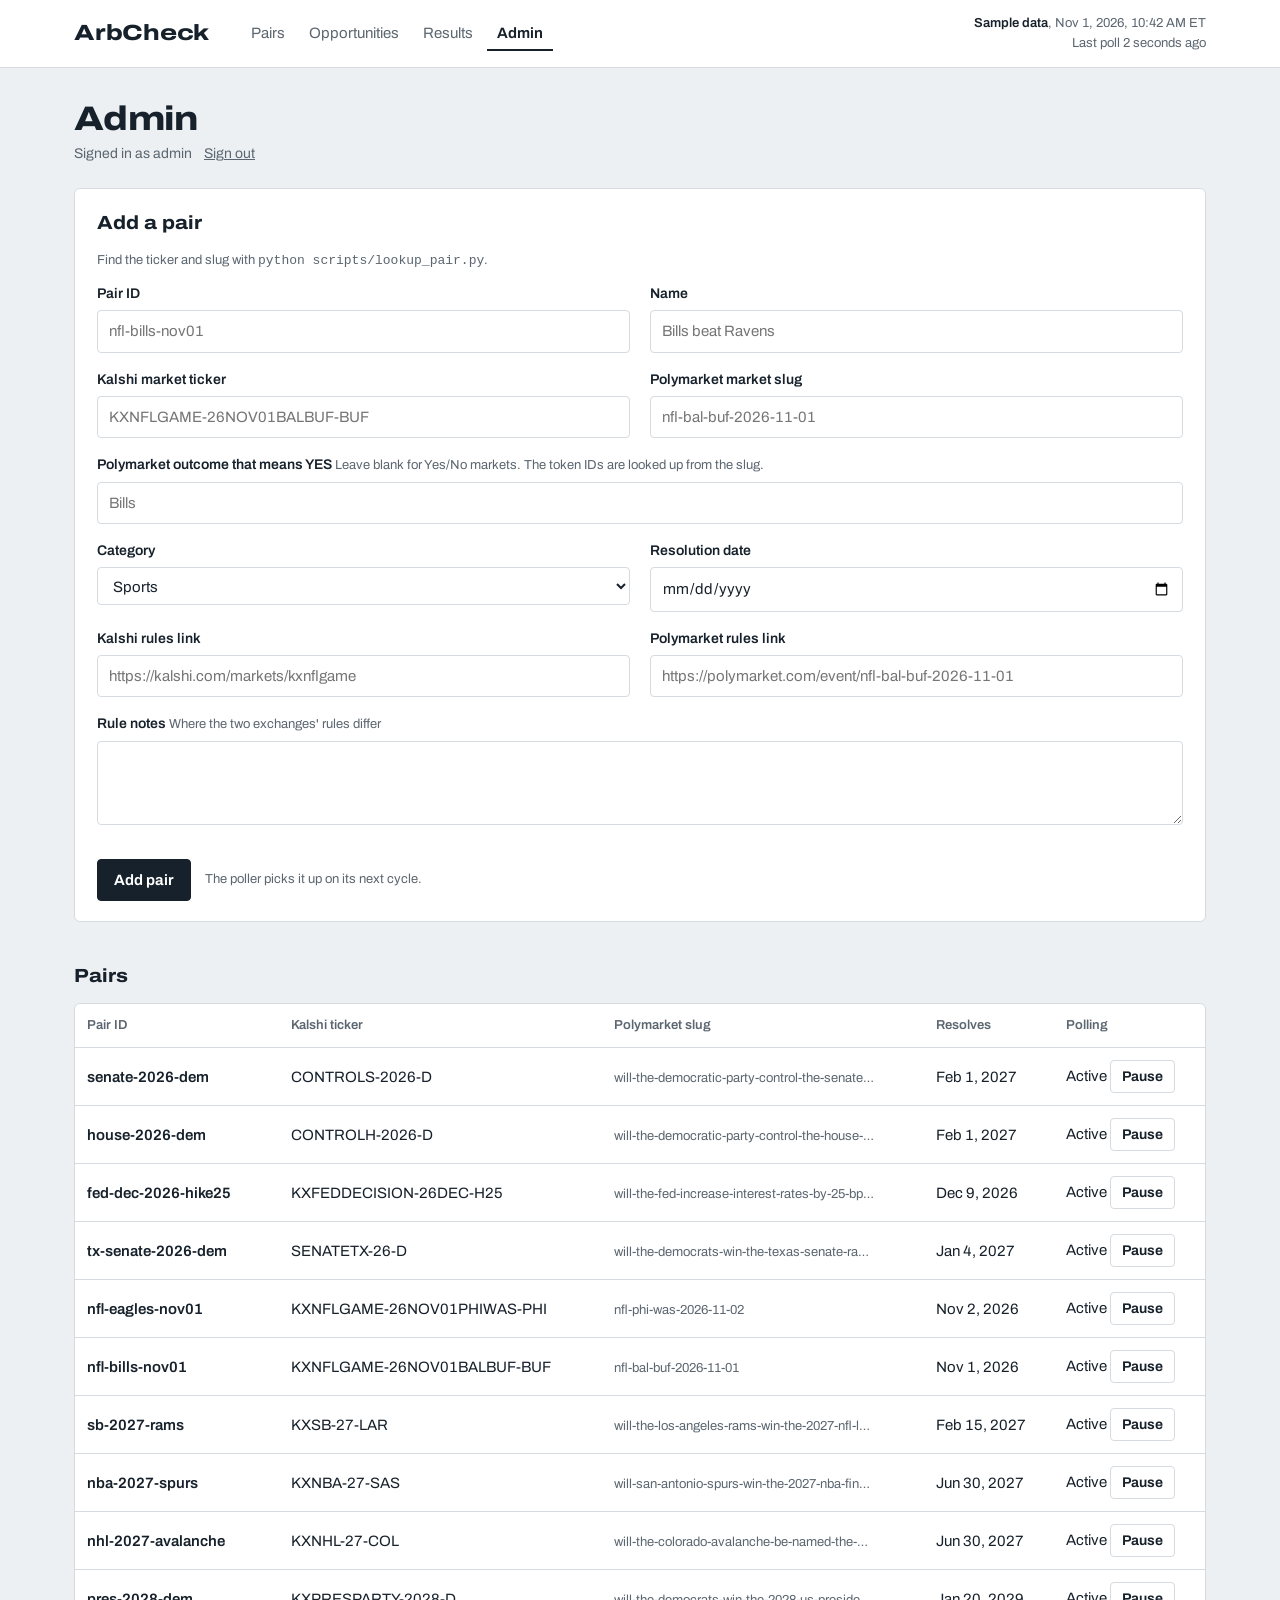
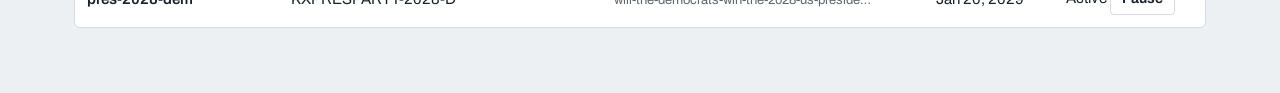
==== mockups/admin.html @ cf9287f5 "Add static HTML mockups for every Iteration 1 page" ====
<!DOCTYPE html>
<html lang="en">
<head>
  <meta charset="utf-8">
  <meta name="viewport" content="width=device-width, initial-scale=1">
  <title>Admin | ArbCheck</title>
  <link rel="preconnect" href="https://fonts.googleapis.com">
  <link rel="preconnect" href="https://fonts.gstatic.com" crossorigin>
  <link href="https://fonts.googleapis.com/css2?family=Archivo:wdth,wght@62..125,100..900&display=swap" rel="stylesheet">
  <link rel="stylesheet" href="styles.css">
</head>
<body>
  <header class="topbar">
    <div class="topbar-inner">
      <a class="brand" href="index.html">ArbCheck</a>
      <nav class="nav" aria-label="Main">
        <a href="index.html">Pairs</a>
        <a href="opportunities.html">Opportunities</a>
        <a href="results.html">Results</a>
        <a href="admin.html" aria-current="page">Admin</a>
      </nav>
      <p class="feed"><strong>Sample data</strong>, Nov 1, 2026, 10:42 AM ET<br>Last poll 2 seconds ago</p>
    </div>
  </header>
  <main>
    <div class="page-head">
      <h1>Admin</h1>
      <div class="signed-in">Signed in as admin <a href="login.html">Sign out</a></div>
    </div>

    <section class="panel" aria-labelledby="add-h">
      <h2 id="add-h">Add a pair</h2>
      <p class="muted small">Find the ticker and slug with <code>python scripts/lookup_pair.py</code>.</p>
      <form class="form-grid" action="#" onsubmit="return false">
        <div class="field">
          <label for="pid">Pair ID</label>
          <input id="pid" name="pid" placeholder="nfl-bills-nov01">
        </div>
        <div class="field">
          <label for="name">Name</label>
          <input id="name" name="name" placeholder="Bills beat Ravens">
        </div>
        <div class="field">
          <label for="ticker">Kalshi market ticker</label>
          <input id="ticker" name="ticker" placeholder="KXNFLGAME-26NOV01BALBUF-BUF">
        </div>
        <div class="field">
          <label for="slug">Polymarket market slug</label>
          <input id="slug" name="slug" placeholder="nfl-bal-buf-2026-11-01">
        </div>
        <div class="field wide">
          <label for="yes">Polymarket outcome that means YES <span class="hint">Leave blank for Yes/No markets. The token IDs are looked up from the slug.</span></label>
          <input id="yes" name="yes" placeholder="Bills">
        </div>
        <div class="field">
          <label for="cat">Category</label>
          <select id="cat" name="cat">
            <option>Sports</option><option>Politics</option><option>Economics</option>
            <option>Crypto</option><option>Weather</option><option>Culture</option><option>Other</option>
          </select>
        </div>
        <div class="field">
          <label for="res">Resolution date</label>
          <input id="res" name="res" type="date">
        </div>
        <div class="field">
          <label for="krules">Kalshi rules link</label>
          <input id="krules" name="krules" placeholder="https://kalshi.com/markets/kxnflgame">
        </div>
        <div class="field">
          <label for="prules">Polymarket rules link</label>
          <input id="prules" name="prules" placeholder="https://polymarket.com/event/nfl-bal-buf-2026-11-01">
        </div>
        <div class="field wide">
          <label for="notes">Rule notes <span class="hint">Where the two exchanges' rules differ</span></label>
          <textarea id="notes" name="notes"></textarea>
        </div>
        <div class="form-actions field wide" style="flex-direction:row">
          <button class="btn" type="submit">Add pair</button>
          <span class="small muted">The poller picks it up on its next cycle.</span>
        </div>
      </form>
    </section>

    <h2>Pairs</h2>
    <div class="table-wrap">
      <table>
        <thead>
          <tr>
            <th scope="col">Pair ID</th>
            <th scope="col">Kalshi ticker</th>
            <th scope="col">Polymarket slug</th>
            <th scope="col">Resolves</th>
            <th scope="col">Polling</th>
          </tr>
        </thead>
        <tbody>
          <tr>
            <td class="pair-name nowrap">senate-2026-dem</td>
            <td class="nowrap">CONTROLS-2026-D</td>
            <td><span class="slug" title="will-the-democratic-party-control-the-senate-after-the-2026-midterm-elections">will-the-democratic-party-control-the-senate-after-the-2026-midterm-elections</span></td>
            <td class="nowrap">Feb 1, 2027</td>
            <td class="nowrap">Active <button class="btn quiet" type="button">Pause</button></td>
          </tr>
          <tr>
            <td class="pair-name nowrap">house-2026-dem</td>
            <td class="nowrap">CONTROLH-2026-D</td>
            <td><span class="slug" title="will-the-democratic-party-control-the-house-after-the-2026-midterm-elections">will-the-democratic-party-control-the-house-after-the-2026-midterm-elections</span></td>
            <td class="nowrap">Feb 1, 2027</td>
            <td class="nowrap">Active <button class="btn quiet" type="button">Pause</button></td>
          </tr>
          <tr>
            <td class="pair-name nowrap">fed-dec-2026-hike25</td>
            <td class="nowrap">KXFEDDECISION-26DEC-H25</td>
            <td><span class="slug" title="will-the-fed-increase-interest-rates-by-25-bps-after-the-december-2026-meeting-20260729232808636">will-the-fed-increase-interest-rates-by-25-bps-after-the-december-2026-meeting-20260729232808636</span></td>
            <td class="nowrap">Dec 9, 2026</td>
            <td class="nowrap">Active <button class="btn quiet" type="button">Pause</button></td>
          </tr>
          <tr>
            <td class="pair-name nowrap">tx-senate-2026-dem</td>
            <td class="nowrap">SENATETX-26-D</td>
            <td><span class="slug" title="will-the-democrats-win-the-texas-senate-race-in-2026">will-the-democrats-win-the-texas-senate-race-in-2026</span></td>
            <td class="nowrap">Jan 4, 2027</td>
            <td class="nowrap">Active <button class="btn quiet" type="button">Pause</button></td>
          </tr>
          <tr>
            <td class="pair-name nowrap">nfl-eagles-nov01</td>
            <td class="nowrap">KXNFLGAME-26NOV01PHIWAS-PHI</td>
            <td><span class="slug" title="nfl-phi-was-2026-11-02">nfl-phi-was-2026-11-02</span></td>
            <td class="nowrap">Nov 2, 2026</td>
            <td class="nowrap">Active <button class="btn quiet" type="button">Pause</button></td>
          </tr>
          <tr>
            <td class="pair-name nowrap">nfl-bills-nov01</td>
            <td class="nowrap">KXNFLGAME-26NOV01BALBUF-BUF</td>
            <td><span class="slug" title="nfl-bal-buf-2026-11-01">nfl-bal-buf-2026-11-01</span></td>
            <td class="nowrap">Nov 1, 2026</td>
            <td class="nowrap">Active <button class="btn quiet" type="button">Pause</button></td>
          </tr>
          <tr>
            <td class="pair-name nowrap">sb-2027-rams</td>
            <td class="nowrap">KXSB-27-LAR</td>
            <td><span class="slug" title="will-the-los-angeles-rams-win-the-2027-nfl-league-championship">will-the-los-angeles-rams-win-the-2027-nfl-league-championship</span></td>
            <td class="nowrap">Feb 15, 2027</td>
            <td class="nowrap">Active <button class="btn quiet" type="button">Pause</button></td>
          </tr>
          <tr>
            <td class="pair-name nowrap">nba-2027-spurs</td>
            <td class="nowrap">KXNBA-27-SAS</td>
            <td><span class="slug" title="will-san-antonio-spurs-win-the-2027-nba-finals">will-san-antonio-spurs-win-the-2027-nba-finals</span></td>
            <td class="nowrap">Jun 30, 2027</td>
            <td class="nowrap">Active <button class="btn quiet" type="button">Pause</button></td>
          </tr>
          <tr>
            <td class="pair-name nowrap">nhl-2027-avalanche</td>
            <td class="nowrap">KXNHL-27-COL</td>
            <td><span class="slug" title="will-the-colorado-avalanche-be-named-the-2026-27-nhl-stanley-cup-champion-20260612185657079">will-the-colorado-avalanche-be-named-the-2026-27-nhl-stanley-cup-champion-20260612185657079</span></td>
            <td class="nowrap">Jun 30, 2027</td>
            <td class="nowrap">Active <button class="btn quiet" type="button">Pause</button></td>
          </tr>
          <tr>
            <td class="pair-name nowrap">pres-2028-dem</td>
            <td class="nowrap">KXPRESPARTY-2028-D</td>
            <td><span class="slug" title="will-the-democrats-win-the-2028-us-presidential-election">will-the-democrats-win-the-2028-us-presidential-election</span></td>
            <td class="nowrap">Jan 20, 2029</td>
            <td class="nowrap">Active <button class="btn quiet" type="button">Pause</button></td>
          </tr>
        </tbody>
      </table>
    </div>
  </main>
</body>
</html>
---- mockups/styles.css ----
/* ArbCheck mockups. One stylesheet for every page.
   Colors live in variables so dark mode only has to swap values. */

:root {
  --ground: #edf0f3;
  --surface: #ffffff;
  --ink: #17212b;
  --muted: #5b6670;
  --line: #d5dbe1;
  --track: #e3e8ed;
  --kalshi: #0b7a5e;
  --poly: #3049d9;
  --cost: #9aa6b2;
  --fee: #4a5560;
  --edge: #e0a100;
  --edge-ink: #7d5800;
  --over: #c0392b;
  --stale: #8a949e;
  --focus: #3049d9;
  color-scheme: light;
}

@media (prefers-color-scheme: dark) {
  :root {
    --ground: #0f151b;
    --surface: #172029;
    --ink: #e6ebf0;
    --muted: #93a0ac;
    --line: #2a3642;
    --track: #223040;
    --kalshi: #3cc19a;
    --poly: #8396ff;
    --cost: #5d6b79;
    --fee: #aeb9c4;
    --edge: #f0b429;
    --edge-ink: #f0b429;
    --over: #ef6b5e;
    --stale: #6f7b87;
    --focus: #8396ff;
    color-scheme: dark;
  }
}

* { box-sizing: border-box; }

html { -webkit-text-size-adjust: 100%; }

body {
  margin: 0;
  background: var(--ground);
  color: var(--ink);
  font-family: "Archivo", system-ui, -apple-system, "Segoe UI", Roboto, sans-serif;
  font-size: 15px;
  line-height: 1.5;
  font-variant-numeric: tabular-nums;
}

a { color: inherit; }
a:focus-visible, button:focus-visible, input:focus-visible,
select:focus-visible, textarea:focus-visible {
  outline: 2px solid var(--focus);
  outline-offset: 2px;
}

/* ---------- Top bar ---------- */

.topbar {
  background: var(--surface);
  border-bottom: 1px solid var(--line);
}
.topbar-inner {
  max-width: 1180px;
  margin: 0 auto;
  padding: 14px 24px;
  display: flex;
  align-items: center;
  gap: 32px;
  flex-wrap: wrap;
}
.brand {
  font-size: 22px;
  font-weight: 800;
  font-stretch: 125%;
  letter-spacing: -0.01em;
  text-decoration: none;
}
.nav { display: flex; gap: 4px; flex-wrap: wrap; }
.nav a {
  text-decoration: none;
  color: var(--muted);
  padding: 6px 10px;
  border-radius: 4px;
}
.nav a:hover { color: var(--ink); }
.nav a[aria-current="page"] {
  color: var(--ink);
  font-weight: 650;
  box-shadow: inset 0 -2px 0 var(--ink);
  border-radius: 0;
}
.feed {
  margin: 0 0 0 auto;
  font-size: 13px;
  color: var(--muted);
  text-align: right;
}
.feed strong { color: var(--ink); font-weight: 600; }

/* ---------- Page shell ---------- */

main {
  max-width: 1180px;
  margin: 0 auto;
  padding: 32px 24px 64px;
}

.page-head { margin-bottom: 24px; max-width: 760px; }
.page-head h1 {
  margin: 0 0 6px;
  font-size: 34px;
  line-height: 1.1;
  font-weight: 800;
  font-stretch: 118%;
  letter-spacing: -0.015em;
}
.page-head p { margin: 0; color: var(--muted); }

h2 {
  font-size: 19px;
  font-weight: 750;
  font-stretch: 112%;
  margin: 40px 0 12px;
}
h2:first-child { margin-top: 0; }

.summary { margin: 0 0 16px; }
.muted { color: var(--muted); }
.small { font-size: 13px; }

/* ---------- Tables ---------- */

.table-wrap {
  background: var(--surface);
  border: 1px solid var(--line);
  border-radius: 6px;
  overflow-x: auto;
}
table { width: 100%; border-collapse: collapse; }
th, td { padding: 12px 12px; text-align: left; vertical-align: middle; }
th {
  font-size: 13px;
  font-weight: 600;
  color: var(--muted);
  white-space: nowrap;
  border-bottom: 1px solid var(--line);
}
td { border-top: 1px solid var(--line); }
tbody tr:first-child td { border-top: 0; }
.num { text-align: right; white-space: nowrap; }
.nowrap { white-space: nowrap; }

.pair-name { font-weight: 600; }
.pair-name a { text-decoration-thickness: 1px; text-underline-offset: 3px; }
.pair-meta { display: block; font-size: 13px; color: var(--muted); }

/* Exchange-colored prices */
.k { color: var(--kalshi); font-weight: 600; }
.p { color: var(--poly); font-weight: 600; }
.price { white-space: nowrap; }
.age { display: block; font-size: 12px; color: var(--muted); }
.age.is-stale { color: var(--over); font-weight: 600; }

/* Edge numbers */
.pos { color: var(--edge-ink); font-weight: 700; }
.neg { color: var(--over); }

/* Status text */
.status { white-space: nowrap; font-size: 14px; }
.status::before {
  content: "";
  display: inline-block;
  width: 8px;
  height: 8px;
  margin-right: 7px;
  vertical-align: 1px;
  background: currentColor;
}
.status.ready { color: var(--edge-ink); font-weight: 700; }
.status.below, .status.nogap { color: var(--muted); }
.status.wiped { color: var(--over); }
.status.stale { color: var(--stale); }
.status.stale::before { background: repeating-linear-gradient(45deg, currentColor 0 2px, transparent 2px 4px); }

/* ---------- The $1.00 meter ----------
   The track covers 94¢ to 104¢, so 1¢ is 10% of the width
   and the $1.00 line sits at 60%. */

.meter {
  position: relative;
  width: 168px;
  height: 14px;
  background: var(--track);
  border-radius: 2px;
}
.meter span { position: absolute; top: 0; bottom: 0; }
.meter .cost { left: 0; background: var(--cost); }
.meter .fee { background: var(--fee); }
.meter .gap { background: var(--edge); }
.meter .over { background: var(--over); }
.meter .dollar {
  left: 60%;
  width: 2px;
  top: -4px;
  bottom: -4px;
  margin-left: -1px;
  background: var(--ink);
}
.meter.is-stale .cost {
  background: repeating-linear-gradient(45deg, var(--stale) 0 3px, transparent 3px 6px);
}

.legend {
  display: flex;
  flex-wrap: wrap;
  gap: 6px 18px;
  font-size: 13px;
  color: var(--muted);
  margin: 0 0 12px;
  padding: 0;
  list-style: none;
}
.legend li { display: flex; align-items: center; gap: 6px; }
.swatch { width: 12px; height: 12px; display: inline-block; }
.swatch.cost { background: var(--cost); }
.swatch.fee { background: var(--fee); }
.swatch.gap { background: var(--edge); }
.swatch.over { background: var(--over); }
.swatch.dollar { width: 2px; height: 14px; background: var(--ink); }

/* ---------- Panels ---------- */

.panel {
  background: var(--surface);
  border: 1px solid var(--line);
  border-radius: 6px;
  padding: 20px 22px;
}

.grid-2 {
  display: grid;
  grid-template-columns: minmax(0, 1.15fr) minmax(0, 1fr);
  gap: 20px;
  align-items: start;
}

.meta-row {
  display: flex;
  flex-wrap: wrap;
  gap: 6px 24px;
  font-size: 14px;
  color: var(--muted);
  margin-top: 10px;
}
.meta-row b { color: var(--ink); font-weight: 600; }

/* Trade plan */
.plan h2 { margin-top: 0; }
.legs { margin: 0 0 16px; padding: 0; list-style: none; }
.legs li { padding: 10px 0; border-top: 1px solid var(--line); }
.legs li:first-child { border-top: 0; padding-top: 0; }
.leg-title { font-weight: 650; }
.leg-detail { display: block; color: var(--muted); font-size: 14px; }

.figures {
  display: grid;
  grid-template-columns: 1fr auto;
  row-gap: 6px;
  margin: 0;
}
.figures dt { color: var(--muted); }
.figures dd { margin: 0; padding-left: 16px; text-align: right; }
.figures .total { font-weight: 700; border-top: 1px solid var(--line); padding-top: 6px; }
.figures .profit { font-weight: 800; font-size: 20px; color: var(--edge-ink); }
/* Order books */
.book h3 { margin: 0 0 4px; font-size: 15px; }
.book p { margin: 0 0 10px; font-size: 13px; color: var(--muted); }
.book table th, .book table td { padding: 8px 12px; }
.used td { background: color-mix(in srgb, var(--edge) 14%, transparent); }

/* ---------- Opportunities ---------- */

.open-now { color: var(--edge-ink); font-weight: 600; }

/* ---------- Results ---------- */

.lead { font-size: 18px; max-width: 720px; margin: 0 0 24px; }

.funnel { display: grid; gap: 10px; }
.funnel-row {
  display: grid;
  grid-template-columns: 200px minmax(0, 1fr) 64px;
  align-items: center;
  gap: 14px;
}
.funnel-bar { height: 22px; background: var(--track); border-radius: 2px; overflow: hidden; }
.funnel-bar span { display: block; height: 100%; background: var(--cost); }
.funnel-row.after .funnel-bar span { background: var(--fee); }
.funnel-count { text-align: right; font-weight: 700; }

.stats {
  display: grid;
  grid-template-columns: repeat(4, minmax(0, 1fr));
  gap: 0;
  margin: 0;
}
.stats div { padding: 4px 18px; border-left: 1px solid var(--line); }
.stats div:first-child { border-left: 0; padding-left: 0; }
.stats dt { font-size: 13px; color: var(--muted); }
.stats dd { margin: 2px 0 0; font-size: 24px; font-weight: 750; font-stretch: 110%; }

/* ---------- Forms (admin, login) ---------- */

.form-grid {
  display: grid;
  grid-template-columns: repeat(2, minmax(0, 1fr));
  gap: 16px 20px;
}
.field { display: flex; flex-direction: column; gap: 6px; }
.field.wide { grid-column: 1 / -1; }
label { font-weight: 600; font-size: 14px; }
.hint { font-size: 13px; color: var(--muted); font-weight: 400; }
input, select, textarea {
  font: inherit;
  color: var(--ink);
  background: var(--surface);
  border: 1px solid var(--line);
  border-radius: 4px;
  padding: 9px 11px;
}
textarea { min-height: 84px; resize: vertical; }

.btn {
  font: inherit;
  font-weight: 650;
  border-radius: 4px;
  padding: 9px 16px;
  border: 1px solid var(--ink);
  background: var(--ink);
  color: var(--surface);
  cursor: pointer;
  white-space: nowrap;
}
.btn.quiet { background: transparent; color: var(--ink); border-color: var(--line); padding: 5px 11px; font-size: 14px; }
.form-actions { margin-top: 18px; display: flex; align-items: center; gap: 14px; }

.signed-in {
  display: flex;
  align-items: center;
  gap: 12px;
  font-size: 14px;
  color: var(--muted);
}

.slug {
  display: inline-block;
  max-width: 260px;
  overflow: hidden;
  text-overflow: ellipsis;
  white-space: nowrap;
  vertical-align: bottom;
  font-size: 13px;
  color: var(--muted);
}

.login {
  max-width: 400px;
  margin: 64px auto 0;
}
.login .panel { padding: 28px; }
.login h1 {
  margin: 0 0 6px;
  font-size: 26px;
  font-weight: 800;
  font-stretch: 118%;
}
.login p { color: var(--muted); margin: 0 0 20px; }
.login .btn { width: 100%; margin-top: 18px; }

/* ---------- Small screens ---------- */

@media (max-width: 860px) {
  .grid-2 { grid-template-columns: 1fr; }
  .stats { grid-template-columns: repeat(2, minmax(0, 1fr)); row-gap: 16px; }
  .stats div:nth-child(3) { border-left: 0; padding-left: 0; }
  .funnel-row { grid-template-columns: 1fr 56px; }
  .funnel-row .funnel-bar { grid-column: 1 / -1; grid-row: 2; }
  .form-grid { grid-template-columns: 1fr; }
  .feed { margin-left: 0; text-align: left; width: 100%; }
  .page-head h1 { font-size: 28px; }
}

@media (prefers-reduced-motion: reduce) {
  * { transition: none !important; animation: none !important; }
}

/* Keep the first column readable when a wide table scrolls on phones */
.table-wrap th:first-child, .table-wrap td:first-child { min-width: 180px; }
.book .table-wrap th:first-child, .book .table-wrap td:first-child { min-width: 0; }
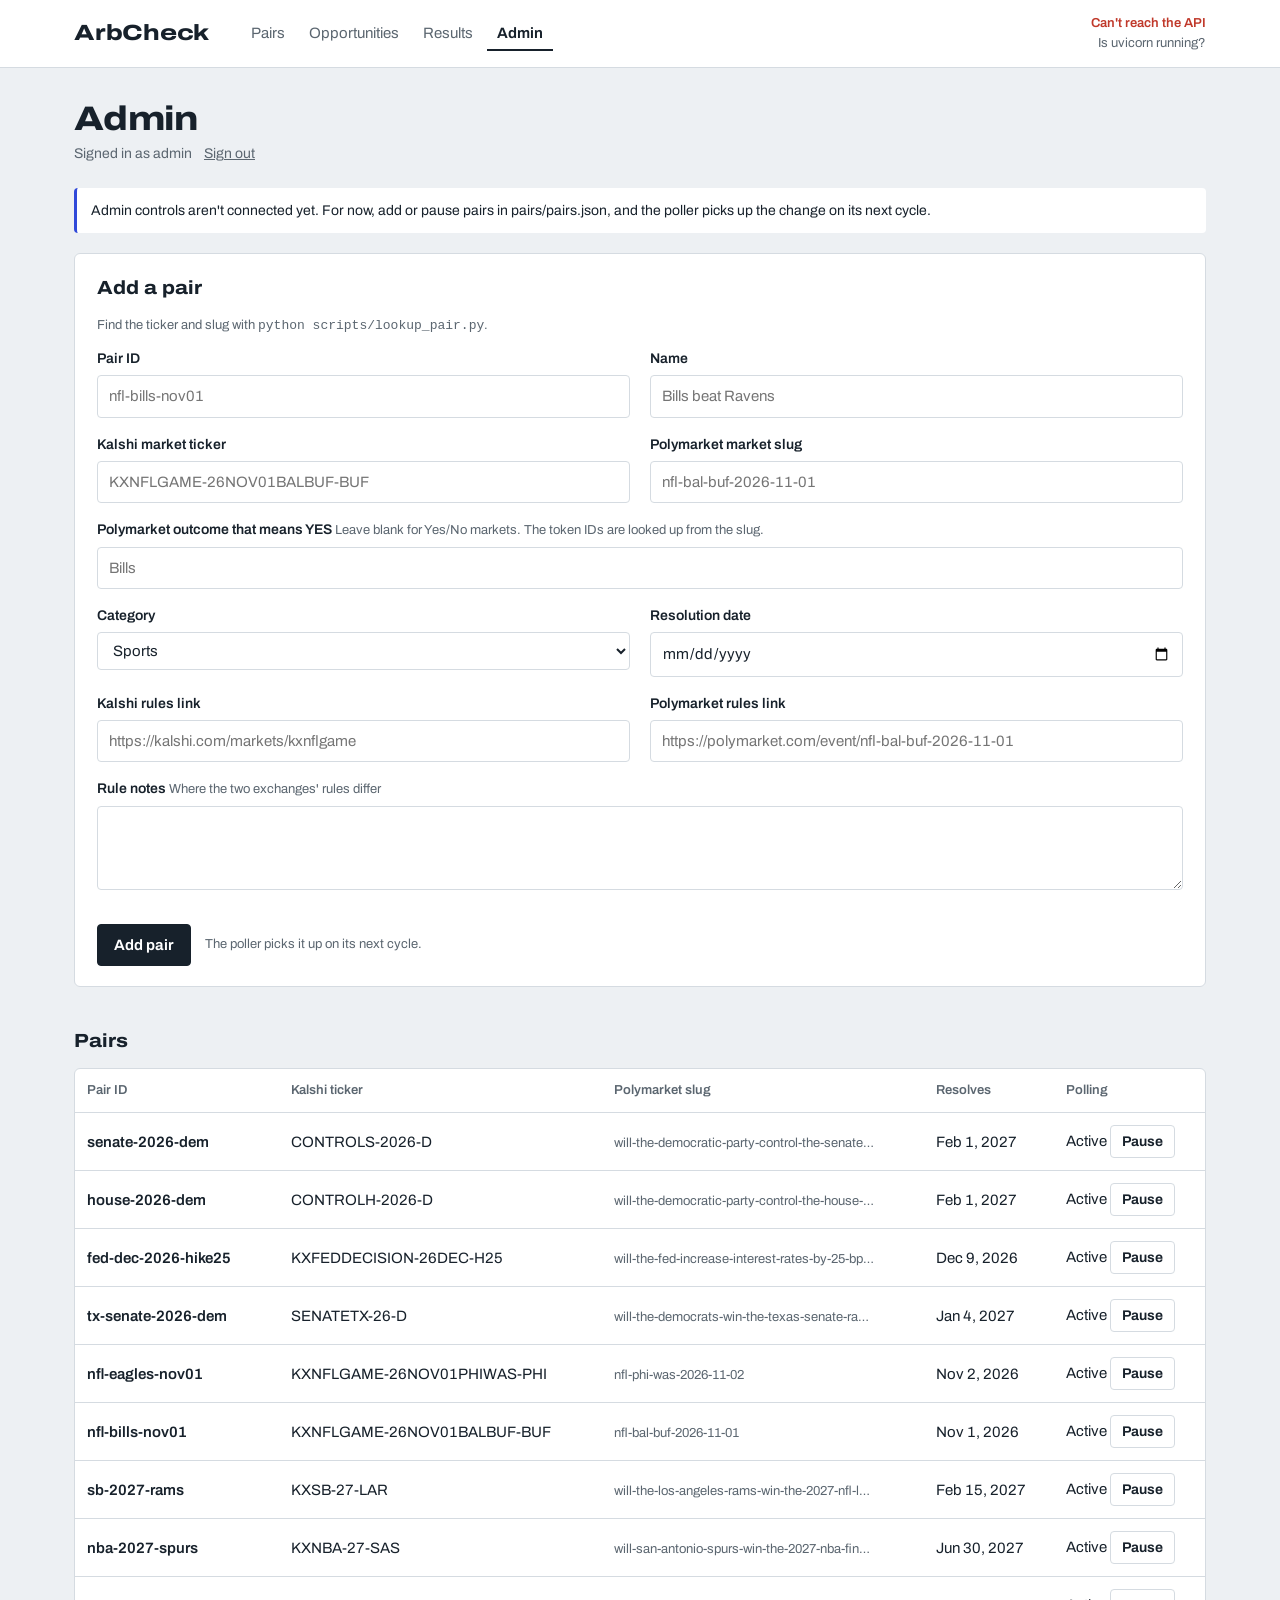
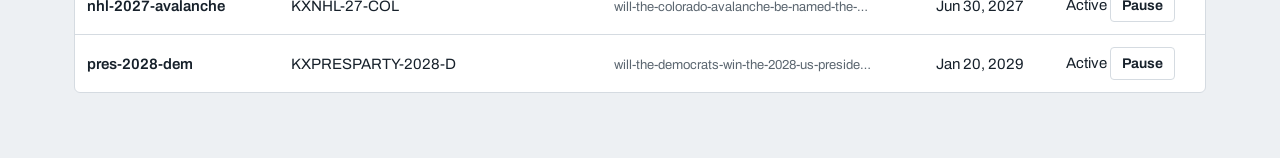
==== commit b34ab0cf: "Live website: database, API, and pages wired to the poller" ====
--- a/mockups/admin.html
+++ b/mockups/admin.html
@@ -8,8 +8,9 @@
   <link rel="preconnect" href="https://fonts.gstatic.com" crossorigin>
   <link href="https://fonts.googleapis.com/css2?family=Archivo:wdth,wght@62..125,100..900&display=swap" rel="stylesheet">
   <link rel="stylesheet" href="styles.css">
+  <script src="app.js" defer></script>
 </head>
-<body>
+<body data-page="admin">
   <header class="topbar">
     <div class="topbar-inner">
       <a class="brand" href="index.html">ArbCheck</a>
@@ -19,7 +20,7 @@
         <a href="results.html">Results</a>
         <a href="admin.html" aria-current="page">Admin</a>
       </nav>
-      <p class="feed"><strong>Sample data</strong>, Nov 1, 2026, 10:42 AM ET<br>Last poll 2 seconds ago</p>
+      <p class="feed" id="feed"><strong>Connecting</strong><br>Checking the poller</p>
     </div>
   </header>
   <main>
@@ -27,6 +28,7 @@
       <h1>Admin</h1>
       <div class="signed-in">Signed in as admin <a href="login.html">Sign out</a></div>
     </div>
+    <p class="notice">Admin controls aren't connected yet. For now, add or pause pairs in pairs/pairs.json, and the poller picks up the change on its next cycle.</p>
 
     <section class="panel" aria-labelledby="add-h">
       <h2 id="add-h">Add a pair</h2>
--- a/mockups/styles.css
+++ b/mockups/styles.css
@@ -406,3 +406,16 @@
 /* Keep the first column readable when a wide table scrolls on phones */
 .table-wrap th:first-child, .table-wrap td:first-child { min-width: 180px; }
 .book .table-wrap th:first-child, .book .table-wrap td:first-child { min-width: 0; }
+
+/* ---------- Live data ---------- */
+
+.notice {
+  margin: 0 0 20px;
+  padding: 12px 14px;
+  border-left: 3px solid var(--poly);
+  background: var(--surface);
+  border-radius: 4px;
+  font-size: 14px;
+}
+tr.is-open td { background: color-mix(in srgb, var(--edge) 10%, transparent); }
+.feed .neg { color: var(--over); }
